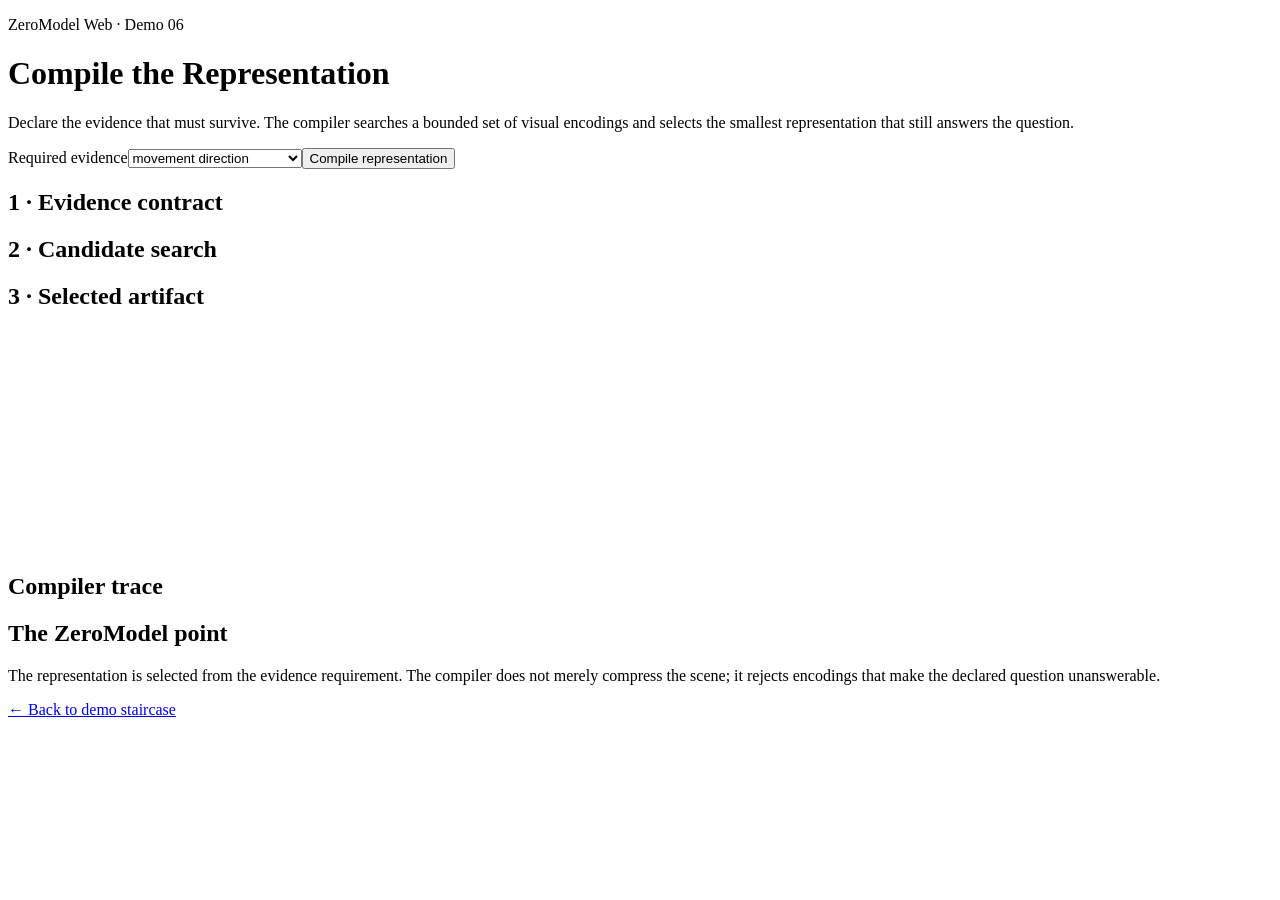
==== demos/compile-the-representation/index.html @ 0b03cd68 "add compile representation demo" ====
<!doctype html><html lang="en"><head><meta charset="utf-8"><meta name="viewport" content="width=device-width,initial-scale=1"><title>Demo 06 · Compile the Representation</title><link rel="stylesheet" href="demo.css"></head><body><main><p class="eyebrow">ZeroModel Web · Demo 06</p><h1>Compile the Representation</h1><p class="lede">Declare the evidence that must survive. The compiler searches a bounded set of visual encodings and selects the smallest representation that still answers the question.</p><section class="controls"><label>Required evidence<select id="requirement"><option value="direction">movement direction</option><option value="distance">exact movement distance</option><option value="identity">target identity</option></select></label><button id="compile">Compile representation</button></section><section class="pipeline"><article><h2>1 · Evidence contract</h2><pre id="contract"></pre></article><article><h2>2 · Candidate search</h2><ol id="candidates"></ol></article><article><h2>3 · Selected artifact</h2><canvas id="artifact" width="360" height="220"></canvas><p id="selection"></p></article></section><section class="trace"><h2>Compiler trace</h2><pre id="trace"></pre></section><section class="explain"><h2>The ZeroModel point</h2><p>The representation is selected from the evidence requirement. The compiler does not merely compress the scene; it rejects encodings that make the declared question unanswerable.</p></section><p><a href="../../">← Back to demo staircase</a></p></main><script src="demo.js"></script></body></html>
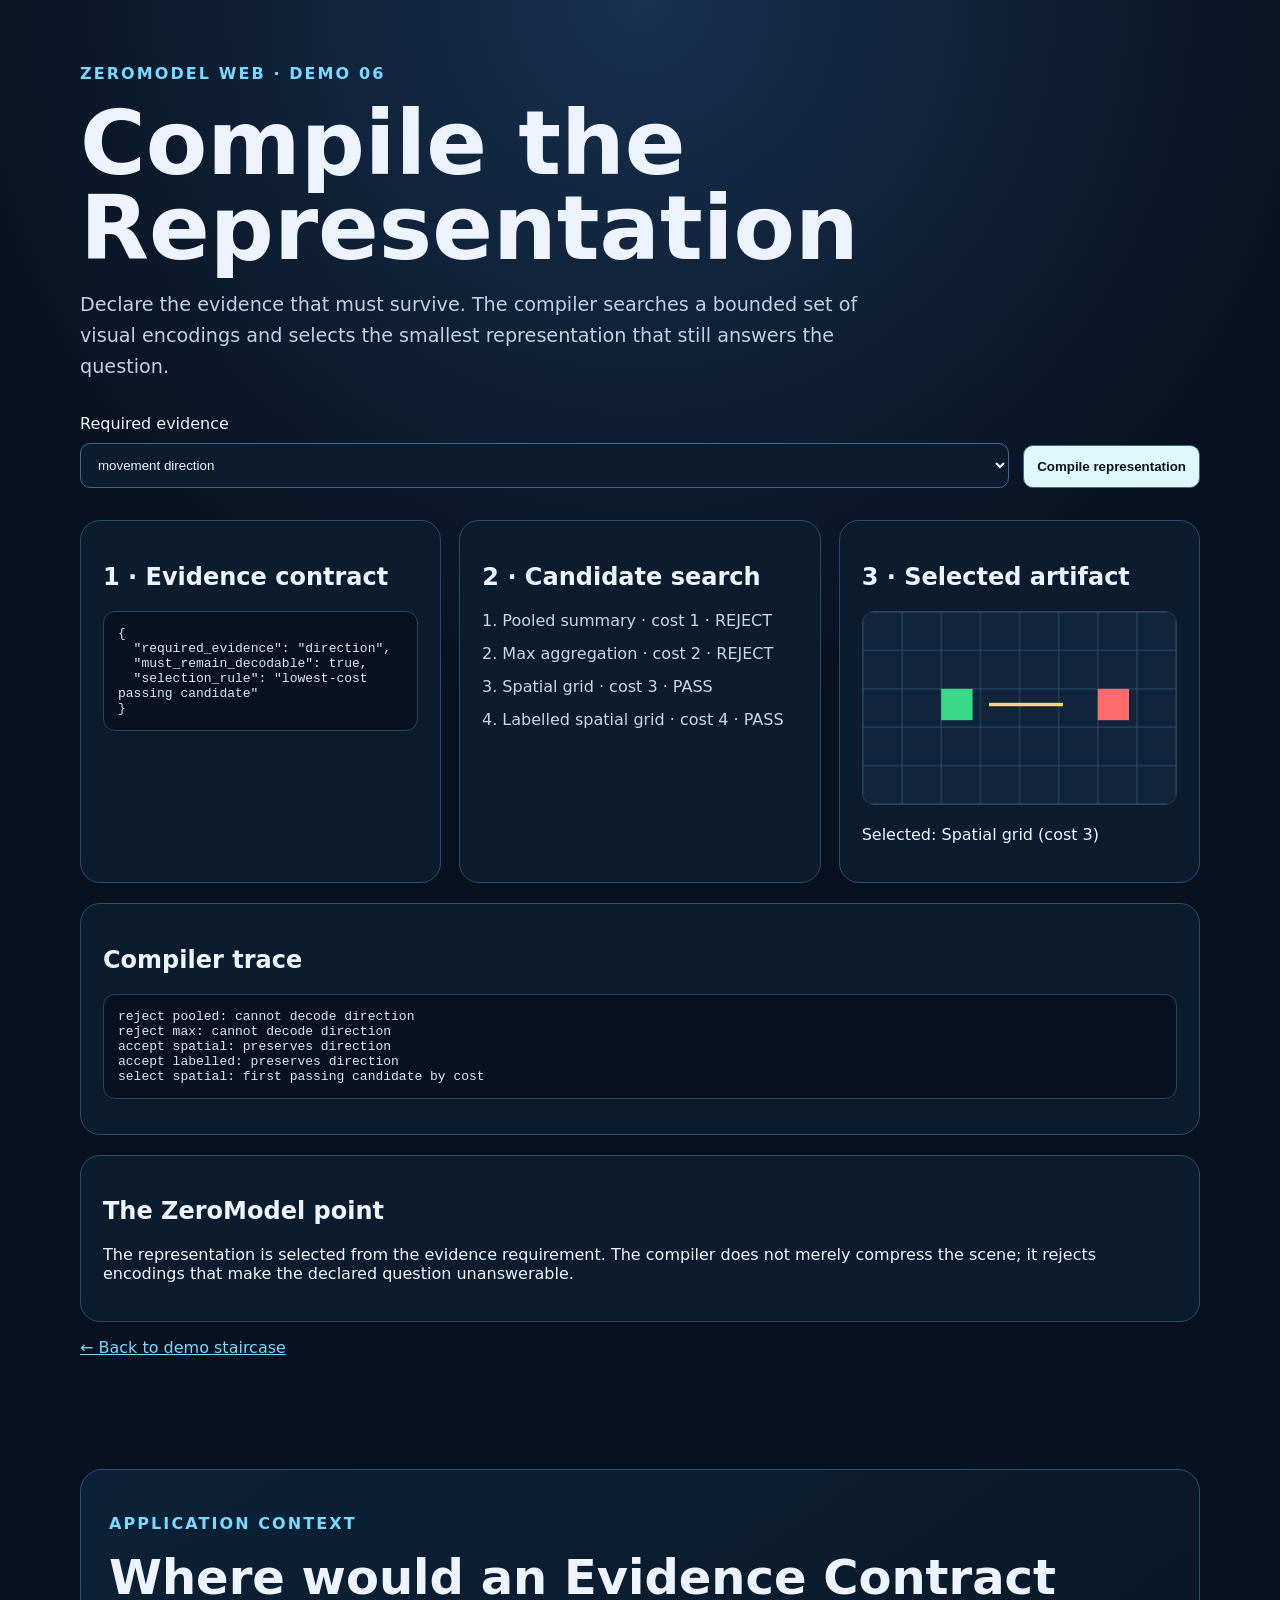
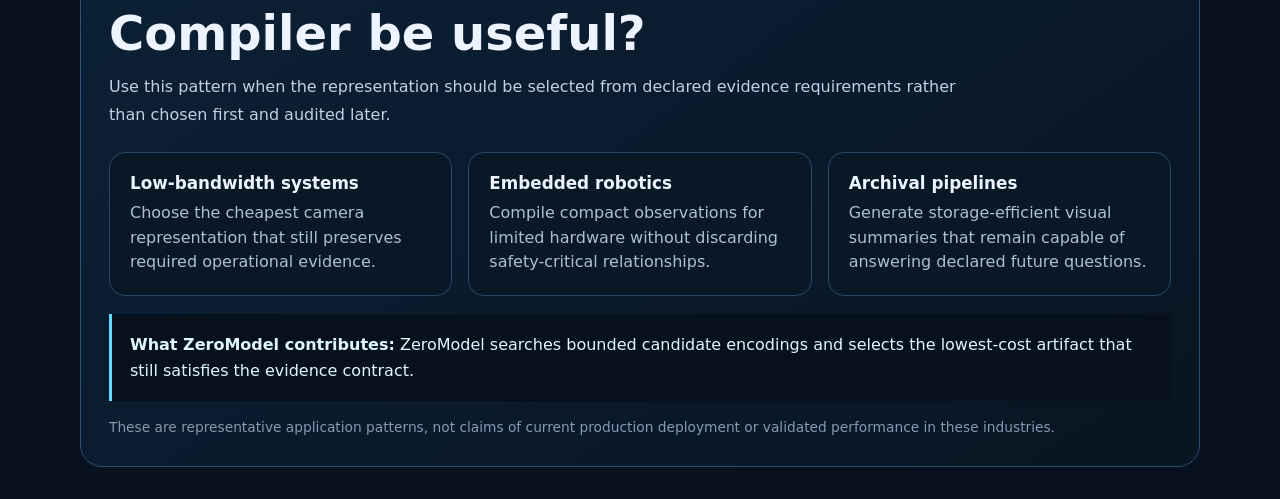
==== commit 81dccbe6: "feat(demos): add application context to demo 06" ====
--- a/demos/compile-the-representation/index.html
+++ b/demos/compile-the-representation/index.html
@@ -1 +1 @@
-<!doctype html><html lang="en"><head><meta charset="utf-8"><meta name="viewport" content="width=device-width,initial-scale=1"><title>Demo 06 · Compile the Representation</title><link rel="stylesheet" href="demo.css"></head><body><main><p class="eyebrow">ZeroModel Web · Demo 06</p><h1>Compile the Representation</h1><p class="lede">Declare the evidence that must survive. The compiler searches a bounded set of visual encodings and selects the smallest representation that still answers the question.</p><section class="controls"><label>Required evidence<select id="requirement"><option value="direction">movement direction</option><option value="distance">exact movement distance</option><option value="identity">target identity</option></select></label><button id="compile">Compile representation</button></section><section class="pipeline"><article><h2>1 · Evidence contract</h2><pre id="contract"></pre></article><article><h2>2 · Candidate search</h2><ol id="candidates"></ol></article><article><h2>3 · Selected artifact</h2><canvas id="artifact" width="360" height="220"></canvas><p id="selection"></p></article></section><section class="trace"><h2>Compiler trace</h2><pre id="trace"></pre></section><section class="explain"><h2>The ZeroModel point</h2><p>The representation is selected from the evidence requirement. The compiler does not merely compress the scene; it rejects encodings that make the declared question unanswerable.</p></section><p><a href="../../">← Back to demo staircase</a></p></main><script src="demo.js"></script></body></html>+<!doctype html><html lang="en"><head><meta charset="utf-8"><meta name="viewport" content="width=device-width,initial-scale=1"><title>Demo 06 · Compile the Representation</title><link rel="stylesheet" href="demo.css"><link rel="stylesheet" href="../../application-context.css"></head><body><main><p class="eyebrow">ZeroModel Web · Demo 06</p><h1>Compile the Representation</h1><p class="lede">Declare the evidence that must survive. The compiler searches a bounded set of visual encodings and selects the smallest representation that still answers the question.</p><section class="controls"><label>Required evidence<select id="requirement"><option value="direction">movement direction</option><option value="distance">exact movement distance</option><option value="identity">target identity</option></select></label><button id="compile">Compile representation</button></section><section class="pipeline"><article><h2>1 · Evidence contract</h2><pre id="contract"></pre></article><article><h2>2 · Candidate search</h2><ol id="candidates"></ol></article><article><h2>3 · Selected artifact</h2><canvas id="artifact" width="360" height="220"></canvas><p id="selection"></p></article></section><section class="trace"><h2>Compiler trace</h2><pre id="trace"></pre></section><section class="explain"><h2>The ZeroModel point</h2><p>The representation is selected from the evidence requirement. The compiler does not merely compress the scene; it rejects encodings that make the declared question unanswerable.</p></section><p><a href="../../">← Back to demo staircase</a></p></main><script src="demo.js"></script><script src="../../application-context.js" defer></script></body></html>
--- a/demos/compile-the-representation/demo.css
+++ b/demos/compile-the-representation/demo.css
@@ -0,0 +1 @@
+:root{color-scheme:dark;font-family:Inter,system-ui,sans-serif;background:#07111f;color:#eef4ff}*{box-sizing:border-box}body{margin:0;background:radial-gradient(circle at top,#17314f,#07111f 45rem)}main{width:min(1120px,calc(100% - 32px));margin:auto;padding:48px 0}.eyebrow{color:#79d9ff;font-weight:800;text-transform:uppercase;letter-spacing:.13em}.lede{max-width:820px;color:#bfd0e7;font-size:1.2rem;line-height:1.6}h1{font-size:clamp(3rem,7vw,6rem);line-height:.95;margin:.2em 0}.controls{display:flex;gap:14px;align-items:end;margin:32px 0}.controls label{flex:1}.controls select,.controls button{width:100%;margin-top:10px;padding:13px;background:#0b1c2e;color:#eef4ff;border:1px solid #42698d;border-radius:10px}.controls button{width:auto;background:#dff7ff;color:#07111f;font-weight:900;cursor:pointer}.pipeline{display:grid;grid-template-columns:repeat(3,1fr);gap:18px}.pipeline article,.trace,.explain{background:#0b1c2e;border:1px solid #2b4b6a;border-radius:20px;padding:22px}.pipeline ol{padding-left:20px}.pipeline li{margin:0 0 14px;color:#c7d7e8}.pass{color:#7df5b2}.fail{color:#ff9e9e}pre{white-space:pre-wrap;color:#d7e8fa;background:#07111f;padding:14px;border-radius:12px;border:1px solid #27435d}canvas{width:100%;height:auto;background:#06101b;border-radius:12px;border:1px solid #27435d}.trace,.explain{margin-top:20px}a{color:#79d9ff}@media(max-width:850px){.pipeline{grid-template-columns:1fr}.controls{flex-direction:column;align-items:stretch}.controls button{width:100%}}
--- a/application-context.css
+++ b/application-context.css
@@ -0,0 +1 @@
+.application-context{width:min(1120px,calc(100% - 32px));margin:48px auto 32px;padding:28px;border:1px solid #2d4f70;border-radius:22px;background:linear-gradient(145deg,#0c2137,#081522);color:#eef4ff}.application-context h2{margin:0 0 12px;font-size:clamp(1.8rem,4vw,3rem)}.application-context .application-lede{margin:0 0 24px;max-width:850px;color:#bfd0e7;line-height:1.7}.application-grid{display:grid;grid-template-columns:repeat(3,minmax(0,1fr));gap:16px}.application-card{padding:20px;border:1px solid #294966;border-radius:16px;background:#091827}.application-card h3{margin:0 0 8px;font-size:1.05rem}.application-card p{margin:0;color:#aebfd2;line-height:1.55}.application-contribution{margin-top:18px;padding:18px;border-left:3px solid #66d9ff;background:#06111d;color:#dff7ff;line-height:1.6}.application-disclaimer{margin:16px 0 0;color:#839bb3;font-size:.86rem;line-height:1.5}@media(max-width:800px){.application-grid{grid-template-columns:1fr}.application-context{padding:22px}}
